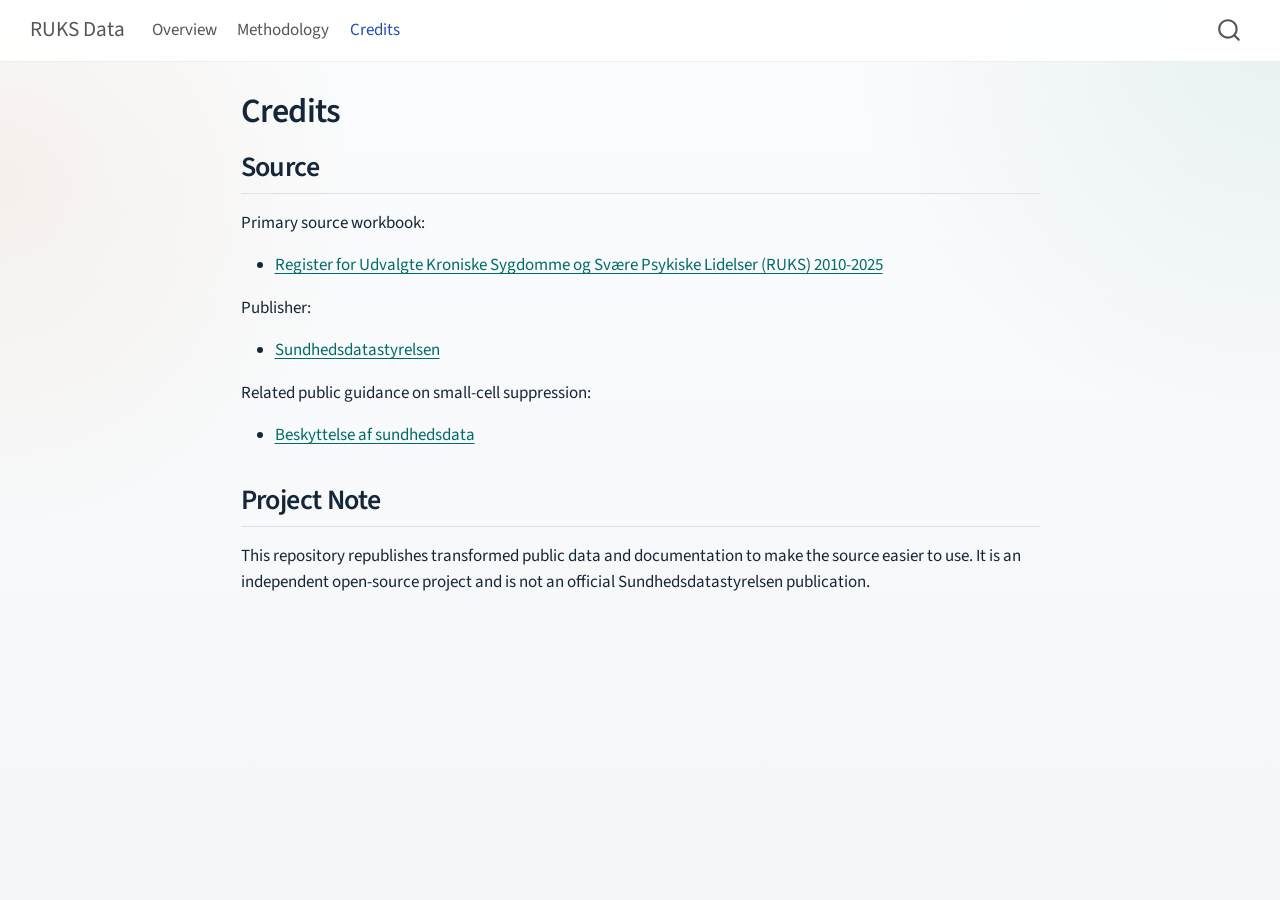
==== docs/credits.html @ ef5fad1b "add site" ====
<!DOCTYPE html>
<html xmlns="http://www.w3.org/1999/xhtml" lang="en" xml:lang="en"><head>

<meta charset="utf-8">
<meta name="generator" content="quarto-1.9.37">

<meta name="viewport" content="width=device-width, initial-scale=1.0, user-scalable=yes">


<title>Credits – RUKS Data</title>
<style>
/* Default styles provided by pandoc.
** See https://pandoc.org/MANUAL.html#variables-for-html for config info.
*/
code{white-space: pre-wrap;}
span.smallcaps{font-variant: small-caps;}
div.columns{display: flex; gap: min(4vw, 1.5em);}
div.column{flex: auto; overflow-x: auto;}
div.hanging-indent{margin-left: 1.5em; text-indent: -1.5em;}
ul.task-list{list-style: none;}
ul.task-list li input[type="checkbox"] {
  width: 0.8em;
  margin: 0 0.8em 0.2em -1em; /* quarto-specific, see https://github.com/quarto-dev/quarto-cli/issues/4556 */ 
  vertical-align: middle;
}
</style>


<script src="site_libs/quarto-nav/quarto-nav.js"></script>
<script src="site_libs/quarto-nav/headroom.min.js"></script>
<script src="site_libs/clipboard/clipboard.min.js"></script>
<script src="site_libs/quarto-search/autocomplete.umd.js"></script>
<script src="site_libs/quarto-search/fuse.min.js"></script>
<script src="site_libs/quarto-search/quarto-search.js"></script>
<meta name="quarto:offset" content="./">
<script src="site_libs/quarto-html/quarto.js" type="module"></script>
<script src="site_libs/quarto-html/tabsets/tabsets.js" type="module"></script>
<script src="site_libs/quarto-html/popper.min.js"></script>
<script src="site_libs/quarto-html/tippy.umd.min.js"></script>
<script src="site_libs/quarto-html/anchor.min.js"></script>
<link href="site_libs/quarto-html/tippy.css" rel="stylesheet">
<link href="site_libs/quarto-html/quarto-syntax-highlighting-7f8f88aac4f3542376d5c11b86a4c14d.css" rel="stylesheet" id="quarto-text-highlighting-styles">
<script src="site_libs/bootstrap/bootstrap.min.js"></script>
<link href="site_libs/bootstrap/bootstrap-icons.css" rel="stylesheet">
<link href="site_libs/bootstrap/bootstrap-11e654f069ceca6601e7038be5bafdcb.min.css" rel="stylesheet" append-hash="true" id="quarto-bootstrap" data-mode="light">
<script id="quarto-search-options" type="application/json">{
  "location": "navbar",
  "copy-button": false,
  "collapse-after": 3,
  "panel-placement": "end",
  "type": "overlay",
  "limit": 50,
  "keyboard-shortcut": [
    "f",
    "/",
    "s"
  ],
  "show-item-context": false,
  "language": {
    "search-no-results-text": "No results",
    "search-matching-documents-text": "matching documents",
    "search-copy-link-title": "Copy link to search",
    "search-hide-matches-text": "Hide additional matches",
    "search-more-match-text": "more match in this document",
    "search-more-matches-text": "more matches in this document",
    "search-clear-button-title": "Clear",
    "search-text-placeholder": "",
    "search-detached-cancel-button-title": "Cancel",
    "search-submit-button-title": "Submit",
    "search-label": "Search"
  }
}</script>


<link rel="stylesheet" href="styles.css">
</head>

<body class="nav-fixed fullcontent quarto-light">

<div id="quarto-search-results"></div>
  <header id="quarto-header" class="headroom fixed-top">
    <nav class="navbar navbar-expand-lg " data-bs-theme="dark">
      <div class="navbar-container container-fluid">
      <div class="navbar-brand-container mx-auto">
    <a class="navbar-brand" href="./index.html">
    <span class="navbar-title">RUKS Data</span>
    </a>
  </div>
            <div id="quarto-search" class="" title="Search"></div>
          <button class="navbar-toggler" type="button" data-bs-toggle="collapse" data-bs-target="#navbarCollapse" aria-controls="navbarCollapse" role="menu" aria-expanded="false" aria-label="Toggle navigation" onclick="if (window.quartoToggleHeadroom) { window.quartoToggleHeadroom(); }">
  <span class="navbar-toggler-icon"></span>
</button>
          <div class="collapse navbar-collapse" id="navbarCollapse">
            <ul class="navbar-nav navbar-nav-scroll me-auto">
  <li class="nav-item">
    <a class="nav-link" href="./index.html"> 
<span class="menu-text">Overview</span></a>
  </li>  
  <li class="nav-item">
    <a class="nav-link" href="./methodology.html"> 
<span class="menu-text">Methodology</span></a>
  </li>  
  <li class="nav-item">
    <a class="nav-link active" href="./credits.html" aria-current="page"> 
<span class="menu-text">Credits</span></a>
  </li>  
</ul>
          </div> <!-- /navcollapse -->
            <div class="quarto-navbar-tools">
</div>
      </div> <!-- /container-fluid -->
    </nav>
</header>
<!-- content -->
<div id="quarto-content" class="quarto-container page-columns page-rows-contents page-layout-article page-navbar">
<!-- sidebar -->
<!-- margin-sidebar -->
    
<!-- main -->
<main class="content" id="quarto-document-content">

<header id="title-block-header" class="quarto-title-block default">
<div class="quarto-title">
<h1 class="title">Credits</h1>
</div>



<div class="quarto-title-meta">

    
  
    
  </div>
  


</header>


<section id="source" class="level2">
<h2 class="anchored" data-anchor-id="source">Source</h2>
<p>Primary source workbook:</p>
<ul>
<li><a href="https://cdn1.gopublic.dk/sundhedsdatastyrelsen/Media/638999138200017589/Register%20for%20Udvalgte%20Kroniske%20Sygdomme%20og%20Sv%C3%A6re%20Psykiske%20Lidelser%20(RUKS)%202010-2025%20(udgivet%2028.%20november%202025).XLSX">Register for Udvalgte Kroniske Sygdomme og Svære Psykiske Lidelser (RUKS) 2010-2025</a></li>
</ul>
<p>Publisher:</p>
<ul>
<li><a href="https://sundhedsdatastyrelsen.dk">Sundhedsdatastyrelsen</a></li>
</ul>
<p>Related public guidance on small-cell suppression:</p>
<ul>
<li><a href="https://sundhedsdatastyrelsen.dk/borger/om-sundhedsdata/beskyttelse-af-sundhedsdata">Beskyttelse af sundhedsdata</a></li>
</ul>
</section>
<section id="project-note" class="level2">
<h2 class="anchored" data-anchor-id="project-note">Project Note</h2>
<p>This repository republishes transformed public data and documentation to make the source easier to use. It is an independent open-source project and is not an official Sundhedsdatastyrelsen publication.</p>


</section>

</main> <!-- /main -->
<script id="quarto-html-after-body" type="application/javascript">
  window.document.addEventListener("DOMContentLoaded", function (event) {
    const icon = "";
    const anchorJS = new window.AnchorJS();
    anchorJS.options = {
      placement: 'right',
      icon: icon
    };
    anchorJS.add('.anchored');
    const isCodeAnnotation = (el) => {
      for (const clz of el.classList) {
        if (clz.startsWith('code-annotation-')) {                     
          return true;
        }
      }
      return false;
    }
    const onCopySuccess = function(e) {
      // button target
      const button = e.trigger;
      // don't keep focus
      button.blur();
      // flash "checked"
      button.classList.add('code-copy-button-checked');
      var currentTitle = button.getAttribute("title");
      button.setAttribute("title", "Copied!");
      let tooltip;
      if (window.bootstrap) {
        button.setAttribute("data-bs-toggle", "tooltip");
        button.setAttribute("data-bs-placement", "left");
        button.setAttribute("data-bs-title", "Copied!");
        tooltip = new bootstrap.Tooltip(button, 
          { trigger: "manual", 
            customClass: "code-copy-button-tooltip",
            offset: [0, -8]});
        tooltip.show();    
      }
      setTimeout(function() {
        if (tooltip) {
          tooltip.hide();
          button.removeAttribute("data-bs-title");
          button.removeAttribute("data-bs-toggle");
          button.removeAttribute("data-bs-placement");
        }
        button.setAttribute("title", currentTitle);
        button.classList.remove('code-copy-button-checked');
      }, 1000);
      // clear code selection
      e.clearSelection();
    }
    const getTextToCopy = function(trigger) {
      const outerScaffold = trigger.parentElement.cloneNode(true);
      const codeEl = outerScaffold.querySelector('code');
      for (const childEl of codeEl.children) {
        if (isCodeAnnotation(childEl)) {
          childEl.remove();
        }
      }
      return codeEl.innerText;
    }
    const clipboard = new window.ClipboardJS('.code-copy-button:not([data-in-quarto-modal])', {
      text: getTextToCopy
    });
    clipboard.on('success', onCopySuccess);
    if (window.document.getElementById('quarto-embedded-source-code-modal')) {
      const clipboardModal = new window.ClipboardJS('.code-copy-button[data-in-quarto-modal]', {
        text: getTextToCopy,
        container: window.document.getElementById('quarto-embedded-source-code-modal')
      });
      clipboardModal.on('success', onCopySuccess);
    }
      var localhostRegex = new RegExp(/^(?:http|https):\/\/localhost\:?[0-9]*\//);
      var mailtoRegex = new RegExp(/^mailto:/);
        var filterRegex = new RegExp('/' + window.location.host + '/');
      var isInternal = (href) => {
          return filterRegex.test(href) || localhostRegex.test(href) || mailtoRegex.test(href);
      }
      // Inspect non-navigation links and adorn them if external
     var links = window.document.querySelectorAll('a[href]:not(.nav-link):not(.navbar-brand):not(.toc-action):not(.sidebar-link):not(.sidebar-item-toggle):not(.pagination-link):not(.no-external):not([aria-hidden]):not(.dropdown-item):not(.quarto-navigation-tool):not(.about-link)');
      for (var i=0; i<links.length; i++) {
        const link = links[i];
        if (!isInternal(link.href)) {
          // undo the damage that might have been done by quarto-nav.js in the case of
          // links that we want to consider external
          if (link.dataset.originalHref !== undefined) {
            link.href = link.dataset.originalHref;
          }
        }
      }
    function tippyHover(el, contentFn, onTriggerFn, onUntriggerFn) {
      const config = {
        allowHTML: true,
        maxWidth: 500,
        delay: 100,
        arrow: false,
        appendTo: function(el) {
            return el.parentElement;
        },
        interactive: true,
        interactiveBorder: 10,
        theme: 'quarto',
        placement: 'bottom-start',
      };
      if (contentFn) {
        config.content = contentFn;
      }
      if (onTriggerFn) {
        config.onTrigger = onTriggerFn;
      }
      if (onUntriggerFn) {
        config.onUntrigger = onUntriggerFn;
      }
      window.tippy(el, config); 
    }
    const noterefs = window.document.querySelectorAll('a[role="doc-noteref"]');
    for (var i=0; i<noterefs.length; i++) {
      const ref = noterefs[i];
      tippyHover(ref, function() {
        // use id or data attribute instead here
        let href = ref.getAttribute('data-footnote-href') || ref.getAttribute('href');
        try { href = new URL(href).hash; } catch {}
        const id = href.replace(/^#\/?/, "");
        const note = window.document.getElementById(id);
        if (note) {
          return note.innerHTML;
        } else {
          return "";
        }
      });
    }
    const xrefs = window.document.querySelectorAll('a.quarto-xref');
    const processXRef = (id, note) => {
      // Strip column container classes
      const stripColumnClz = (el) => {
        el.classList.remove("page-full", "page-columns");
        if (el.children) {
          for (const child of el.children) {
            stripColumnClz(child);
          }
        }
      }
      stripColumnClz(note)
      if (id === null || id.startsWith('sec-')) {
        // Special case sections, only their first couple elements
        const container = document.createElement("div");
        if (note.children && note.children.length > 2) {
          container.appendChild(note.children[0].cloneNode(true));
          for (let i = 1; i < note.children.length; i++) {
            const child = note.children[i];
            if (child.tagName === "P" && child.innerText === "") {
              continue;
            } else {
              container.appendChild(child.cloneNode(true));
              break;
            }
          }
          if (window.Quarto?.typesetMath) {
            window.Quarto.typesetMath(container);
          }
          return container.innerHTML
        } else {
          if (window.Quarto?.typesetMath) {
            window.Quarto.typesetMath(note);
          }
          return note.innerHTML;
        }
      } else {
        // Remove any anchor links if they are present
        const anchorLink = note.querySelector('a.anchorjs-link');
        if (anchorLink) {
          anchorLink.remove();
        }
        if (window.Quarto?.typesetMath) {
          window.Quarto.typesetMath(note);
        }
        if (note.classList.contains("callout")) {
          return note.outerHTML;
        } else {
          return note.innerHTML;
        }
      }
    }
    for (var i=0; i<xrefs.length; i++) {
      const xref = xrefs[i];
      tippyHover(xref, undefined, function(instance) {
        instance.disable();
        let url = xref.getAttribute('href');
        let hash = undefined; 
        if (url.startsWith('#')) {
          hash = url;
        } else {
          try { hash = new URL(url).hash; } catch {}
        }
        if (hash) {
          const id = hash.replace(/^#\/?/, "");
          const note = window.document.getElementById(id);
          if (note !== null) {
            try {
              const html = processXRef(id, note.cloneNode(true));
              instance.setContent(html);
            } finally {
              instance.enable();
              instance.show();
            }
          } else {
            // See if we can fetch this
            fetch(url.split('#')[0])
            .then(res => res.text())
            .then(html => {
              const parser = new DOMParser();
              const htmlDoc = parser.parseFromString(html, "text/html");
              const note = htmlDoc.getElementById(id);
              if (note !== null) {
                const html = processXRef(id, note);
                instance.setContent(html);
              } 
            }).finally(() => {
              instance.enable();
              instance.show();
            });
          }
        } else {
          // See if we can fetch a full url (with no hash to target)
          // This is a special case and we should probably do some content thinning / targeting
          fetch(url)
          .then(res => res.text())
          .then(html => {
            const parser = new DOMParser();
            const htmlDoc = parser.parseFromString(html, "text/html");
            const note = htmlDoc.querySelector('main.content');
            if (note !== null) {
              // This should only happen for chapter cross references
              // (since there is no id in the URL)
              // remove the first header
              if (note.children.length > 0 && note.children[0].tagName === "HEADER") {
                note.children[0].remove();
              }
              const html = processXRef(null, note);
              instance.setContent(html);
            } 
          }).finally(() => {
            instance.enable();
            instance.show();
          });
        }
      }, function(instance) {
      });
    }
        let selectedAnnoteEl;
        const selectorForAnnotation = ( cell, annotation) => {
          let cellAttr = 'data-code-cell="' + cell + '"';
          let lineAttr = 'data-code-annotation="' +  annotation + '"';
          const selector = 'span[' + cellAttr + '][' + lineAttr + ']';
          return selector;
        }
        const selectCodeLines = (annoteEl) => {
          const doc = window.document;
          const targetCell = annoteEl.getAttribute("data-target-cell");
          const targetAnnotation = annoteEl.getAttribute("data-target-annotation");
          const annoteSpan = window.document.querySelector(selectorForAnnotation(targetCell, targetAnnotation));
          const lines = annoteSpan.getAttribute("data-code-lines").split(",");
          const lineIds = lines.map((line) => {
            return targetCell + "-" + line;
          })
          let top = null;
          let height = null;
          let parent = null;
          if (lineIds.length > 0) {
              //compute the position of the single el (top and bottom and make a div)
              const el = window.document.getElementById(lineIds[0]);
              top = el.offsetTop;
              height = el.offsetHeight;
              parent = el.parentElement.parentElement;
            if (lineIds.length > 1) {
              const lastEl = window.document.getElementById(lineIds[lineIds.length - 1]);
              const bottom = lastEl.offsetTop + lastEl.offsetHeight;
              height = bottom - top;
            }
            if (top !== null && height !== null && parent !== null) {
              // cook up a div (if necessary) and position it 
              let div = window.document.getElementById("code-annotation-line-highlight");
              if (div === null) {
                div = window.document.createElement("div");
                div.setAttribute("id", "code-annotation-line-highlight");
                div.style.position = 'absolute';
                parent.appendChild(div);
              }
              div.style.top = top - 2 + "px";
              div.style.height = height + 4 + "px";
              div.style.left = 0;
              let gutterDiv = window.document.getElementById("code-annotation-line-highlight-gutter");
              if (gutterDiv === null) {
                gutterDiv = window.document.createElement("div");
                gutterDiv.setAttribute("id", "code-annotation-line-highlight-gutter");
                gutterDiv.style.position = 'absolute';
                const codeCell = window.document.getElementById(targetCell);
                const gutter = codeCell.querySelector('.code-annotation-gutter');
                gutter.appendChild(gutterDiv);
              }
              gutterDiv.style.top = top - 2 + "px";
              gutterDiv.style.height = height + 4 + "px";
            }
            selectedAnnoteEl = annoteEl;
          }
        };
        const unselectCodeLines = () => {
          const elementsIds = ["code-annotation-line-highlight", "code-annotation-line-highlight-gutter"];
          elementsIds.forEach((elId) => {
            const div = window.document.getElementById(elId);
            if (div) {
              div.remove();
            }
          });
          selectedAnnoteEl = undefined;
        };
          // Handle positioning of the toggle
      window.addEventListener(
        "resize",
        throttle(() => {
          elRect = undefined;
          if (selectedAnnoteEl) {
            selectCodeLines(selectedAnnoteEl);
          }
        }, 10)
      );
      function throttle(fn, ms) {
      let throttle = false;
      let timer;
        return (...args) => {
          if(!throttle) { // first call gets through
              fn.apply(this, args);
              throttle = true;
          } else { // all the others get throttled
              if(timer) clearTimeout(timer); // cancel #2
              timer = setTimeout(() => {
                fn.apply(this, args);
                timer = throttle = false;
              }, ms);
          }
        };
      }
        // Attach click handler to the DT
        const annoteDls = window.document.querySelectorAll('dt[data-target-cell]');
        for (const annoteDlNode of annoteDls) {
          annoteDlNode.addEventListener('click', (event) => {
            const clickedEl = event.target;
            if (clickedEl !== selectedAnnoteEl) {
              unselectCodeLines();
              const activeEl = window.document.querySelector('dt[data-target-cell].code-annotation-active');
              if (activeEl) {
                activeEl.classList.remove('code-annotation-active');
              }
              selectCodeLines(clickedEl);
              clickedEl.classList.add('code-annotation-active');
            } else {
              // Unselect the line
              unselectCodeLines();
              clickedEl.classList.remove('code-annotation-active');
            }
          });
        }
    const findCites = (el) => {
      const parentEl = el.parentElement;
      if (parentEl) {
        const cites = parentEl.dataset.cites;
        if (cites) {
          return {
            el,
            cites: cites.split(' ')
          };
        } else {
          return findCites(el.parentElement)
        }
      } else {
        return undefined;
      }
    };
    var bibliorefs = window.document.querySelectorAll('a[role="doc-biblioref"]');
    for (var i=0; i<bibliorefs.length; i++) {
      const ref = bibliorefs[i];
      const citeInfo = findCites(ref);
      if (citeInfo) {
        tippyHover(citeInfo.el, function() {
          var popup = window.document.createElement('div');
          citeInfo.cites.forEach(function(cite) {
            var citeDiv = window.document.createElement('div');
            citeDiv.classList.add('hanging-indent');
            citeDiv.classList.add('csl-entry');
            var biblioDiv = window.document.getElementById('ref-' + cite);
            if (biblioDiv) {
              citeDiv.innerHTML = biblioDiv.innerHTML;
            }
            popup.appendChild(citeDiv);
          });
          return popup.innerHTML;
        });
      }
    }
  });
  </script>
</div> <!-- /content -->




</body></html>
---- docs/site_libs/quarto-html/tippy.css ----
.tippy-box[data-animation=fade][data-state=hidden]{opacity:0}[data-tippy-root]{max-width:calc(100vw - 10px)}.tippy-box{position:relative;background-color:#333;color:#fff;border-radius:4px;font-size:14px;line-height:1.4;white-space:normal;outline:0;transition-property:transform,visibility,opacity}.tippy-box[data-placement^=top]>.tippy-arrow{bottom:0}.tippy-box[data-placement^=top]>.tippy-arrow:before{bottom:-7px;left:0;border-width:8px 8px 0;border-top-color:initial;transform-origin:center top}.tippy-box[data-placement^=bottom]>.tippy-arrow{top:0}.tippy-box[data-placement^=bottom]>.tippy-arrow:before{top:-7px;left:0;border-width:0 8px 8px;border-bottom-color:initial;transform-origin:center bottom}.tippy-box[data-placement^=left]>.tippy-arrow{right:0}.tippy-box[data-placement^=left]>.tippy-arrow:before{border-width:8px 0 8px 8px;border-left-color:initial;right:-7px;transform-origin:center left}.tippy-box[data-placement^=right]>.tippy-arrow{left:0}.tippy-box[data-placement^=right]>.tippy-arrow:before{left:-7px;border-width:8px 8px 8px 0;border-right-color:initial;transform-origin:center right}.tippy-box[data-inertia][data-state=visible]{transition-timing-function:cubic-bezier(.54,1.5,.38,1.11)}.tippy-arrow{width:16px;height:16px;color:#333}.tippy-arrow:before{content:"";position:absolute;border-color:transparent;border-style:solid}.tippy-content{position:relative;padding:5px 9px;z-index:1}
---- docs/site_libs/quarto-html/quarto-syntax-highlighting-7f8f88aac4f3542376d5c11b86a4c14d.css ----
/* quarto syntax highlight colors */
:root {
  --quarto-hl-ot-color: #003B4F;
  --quarto-hl-at-color: #657422;
  --quarto-hl-ss-color: #20794D;
  --quarto-hl-an-color: #5E5E5E;
  --quarto-hl-fu-color: #4758AB;
  --quarto-hl-st-color: #20794D;
  --quarto-hl-cf-color: #003B4F;
  --quarto-hl-op-color: #5E5E5E;
  --quarto-hl-er-color: #AD0000;
  --quarto-hl-bn-color: #AD0000;
  --quarto-hl-al-color: #AD0000;
  --quarto-hl-va-color: #111111;
  --quarto-hl-bu-color: inherit;
  --quarto-hl-ex-color: inherit;
  --quarto-hl-pp-color: #AD0000;
  --quarto-hl-in-color: #5E5E5E;
  --quarto-hl-vs-color: #20794D;
  --quarto-hl-wa-color: #5E5E5E;
  --quarto-hl-do-color: #5E5E5E;
  --quarto-hl-im-color: #00769E;
  --quarto-hl-ch-color: #20794D;
  --quarto-hl-dt-color: #AD0000;
  --quarto-hl-fl-color: #AD0000;
  --quarto-hl-co-color: #5E5E5E;
  --quarto-hl-cv-color: #5E5E5E;
  --quarto-hl-cn-color: #8f5902;
  --quarto-hl-sc-color: #5E5E5E;
  --quarto-hl-dv-color: #AD0000;
  --quarto-hl-kw-color: #003B4F;
}

/* other quarto variables */
:root {
  --quarto-font-monospace: SFMono-Regular, Menlo, Monaco, Consolas, "Liberation Mono", "Courier New", monospace;
}

/* syntax highlight based on Pandoc's rules */
pre > code.sourceCode > span {
  color: #003B4F;
}

code.sourceCode > span {
  color: #003B4F;
}

div.sourceCode,
div.sourceCode pre.sourceCode {
  color: #003B4F;
}

/* Normal */
code span {
  color: #003B4F;
}

/* Alert */
code span.al {
  color: #AD0000;
  font-style: inherit;
}

/* Annotation */
code span.an {
  color: #5E5E5E;
  font-style: inherit;
}

/* Attribute */
code span.at {
  color: #657422;
  font-style: inherit;
}

/* BaseN */
code span.bn {
  color: #AD0000;
  font-style: inherit;
}

/* BuiltIn */
code span.bu {
  font-style: inherit;
}

/* ControlFlow */
code span.cf {
  color: #003B4F;
  font-weight: bold;
  font-style: inherit;
}

/* Char */
code span.ch {
  color: #20794D;
  font-style: inherit;
}

/* Constant */
code span.cn {
  color: #8f5902;
  font-style: inherit;
}

/* Comment */
code span.co {
  color: #5E5E5E;
  font-style: inherit;
}

/* CommentVar */
code span.cv {
  color: #5E5E5E;
  font-style: italic;
}

/* Documentation */
code span.do {
  color: #5E5E5E;
  font-style: italic;
}

/* DataType */
code span.dt {
  color: #AD0000;
  font-style: inherit;
}

/* DecVal */
code span.dv {
  color: #AD0000;
  font-style: inherit;
}

/* Error */
code span.er {
  color: #AD0000;
  font-style: inherit;
}

/* Extension */
code span.ex {
  font-style: inherit;
}

/* Float */
code span.fl {
  color: #AD0000;
  font-style: inherit;
}

/* Function */
code span.fu {
  color: #4758AB;
  font-style: inherit;
}

/* Import */
code span.im {
  color: #00769E;
  font-style: inherit;
}

/* Information */
code span.in {
  color: #5E5E5E;
  font-style: inherit;
}

/* Keyword */
code span.kw {
  color: #003B4F;
  font-weight: bold;
  font-style: inherit;
}

/* Operator */
code span.op {
  color: #5E5E5E;
  font-style: inherit;
}

/* Other */
code span.ot {
  color: #003B4F;
  font-style: inherit;
}

/* Preprocessor */
code span.pp {
  color: #AD0000;
  font-style: inherit;
}

/* SpecialChar */
code span.sc {
  color: #5E5E5E;
  font-style: inherit;
}

/* SpecialString */
code span.ss {
  color: #20794D;
  font-style: inherit;
}

/* String */
code span.st {
  color: #20794D;
  font-style: inherit;
}

/* Variable */
code span.va {
  color: #111111;
  font-style: inherit;
}

/* VerbatimString */
code span.vs {
  color: #20794D;
  font-style: inherit;
}

/* Warning */
code span.wa {
  color: #5E5E5E;
  font-style: italic;
}

.prevent-inlining {
  content: "</";
}

/*# sourceMappingURL=789ad8cd35626ba772517505b42a116e.css.map */
---- docs/styles.css ----
:root {
  --ruks-ink: #15253a;
  --ruks-accent: #006b6b;
  --ruks-soft: #eef6f3;
  --ruks-warm: #f7efe5;
}

body {
  background:
    radial-gradient(circle at top right, rgba(0, 107, 107, 0.08), transparent 28%),
    radial-gradient(circle at left 20%, rgba(196, 108, 45, 0.08), transparent 24%),
    linear-gradient(180deg, #fbfcfd 0%, #f4f7f8 100%);
  color: var(--ruks-ink);
}

.navbar {
  background: rgba(255, 255, 255, 0.92);
  backdrop-filter: blur(10px);
  border-bottom: 1px solid rgba(21, 37, 58, 0.08);
}

.summary-card {
  margin: 1.5rem 0 2rem;
  padding: 1.25rem 1.5rem;
  border-radius: 18px;
  background: linear-gradient(135deg, var(--ruks-soft), white);
  border: 1px solid rgba(0, 107, 107, 0.12);
  box-shadow: 0 16px 40px rgba(21, 37, 58, 0.08);
}

h1, h2, h3 {
  letter-spacing: -0.02em;
}

a {
  color: var(--ruks-accent);
}
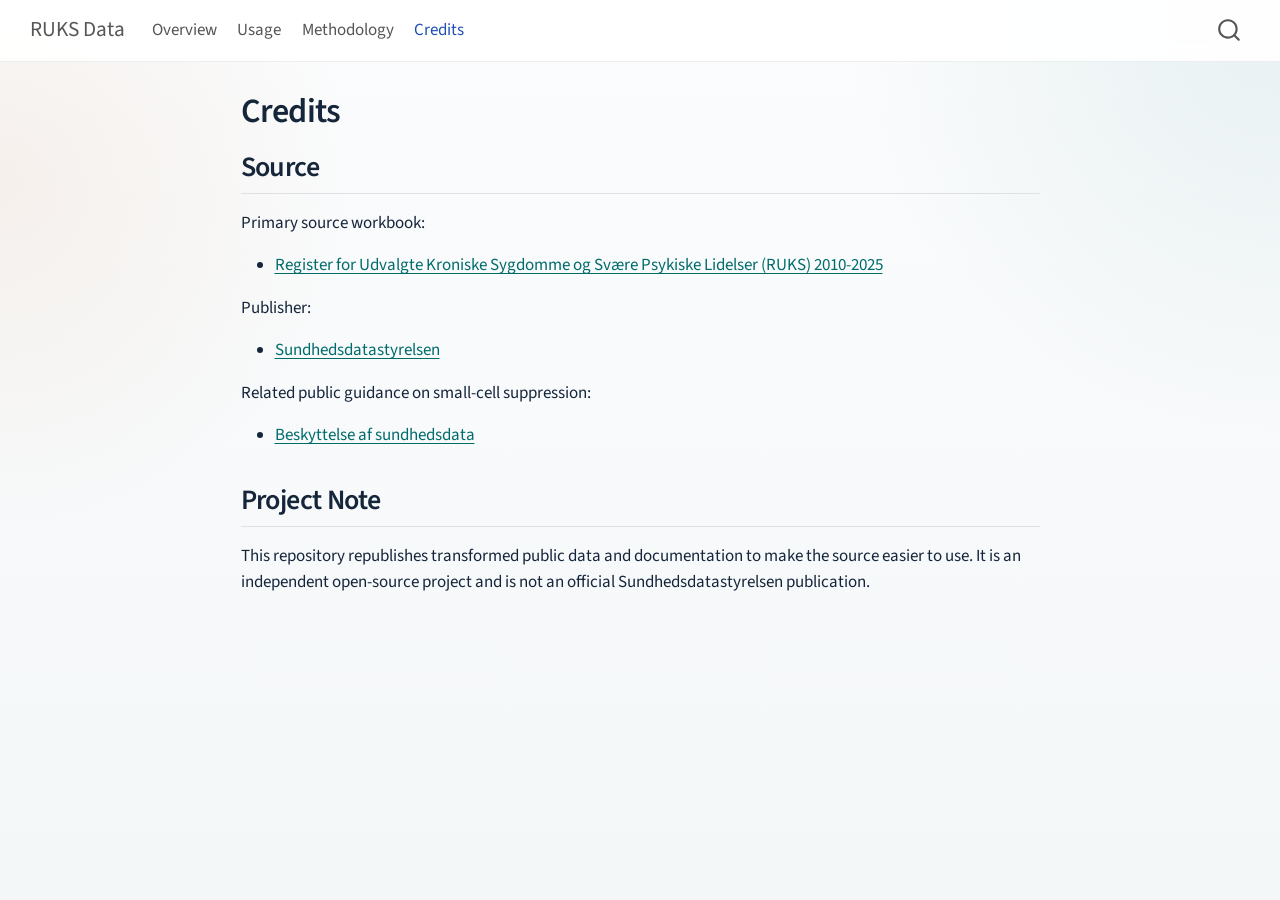
==== commit f0daa8c2: "add examples" ====
--- a/docs/credits.html
+++ b/docs/credits.html
@@ -97,6 +97,10 @@
 <span class="menu-text">Overview</span></a>
   </li>  
   <li class="nav-item">
+    <a class="nav-link" href="./usage.html"> 
+<span class="menu-text">Usage</span></a>
+  </li>  
+  <li class="nav-item">
     <a class="nav-link" href="./methodology.html"> 
 <span class="menu-text">Methodology</span></a>
   </li>  
